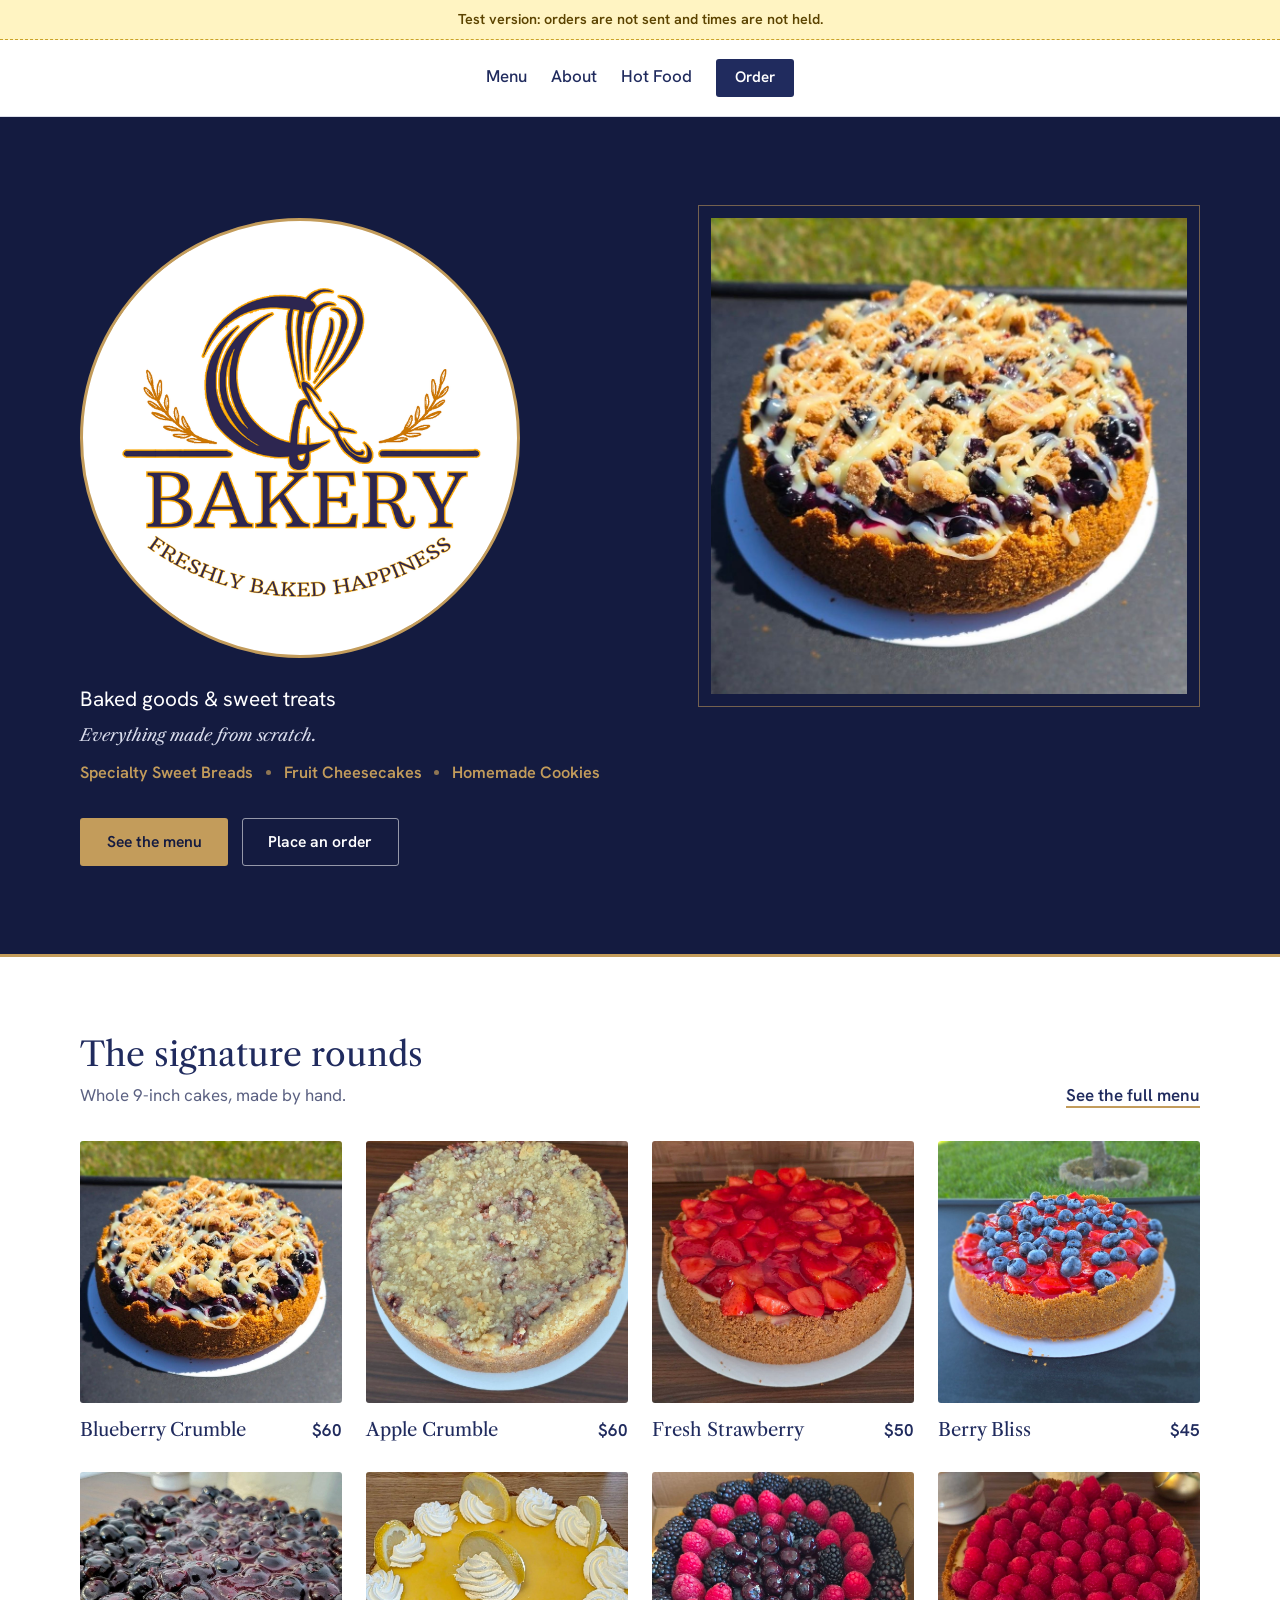
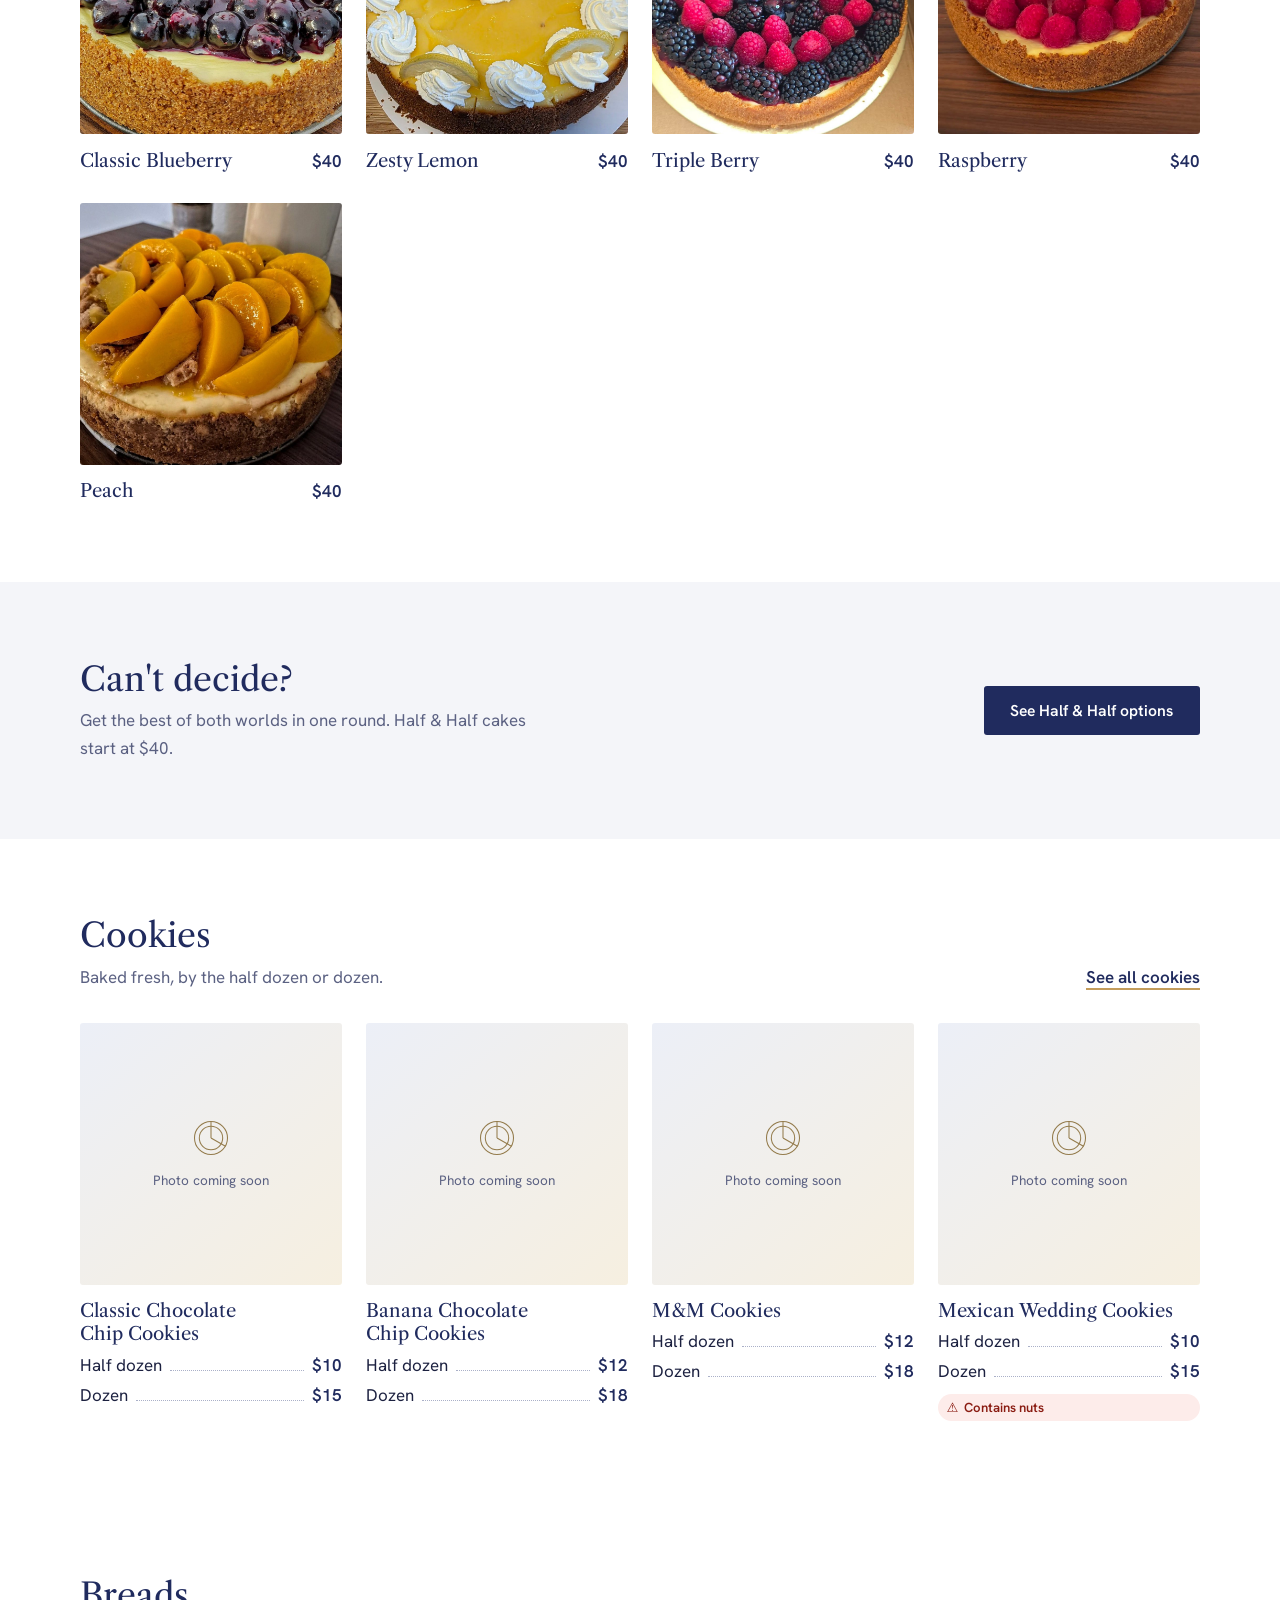
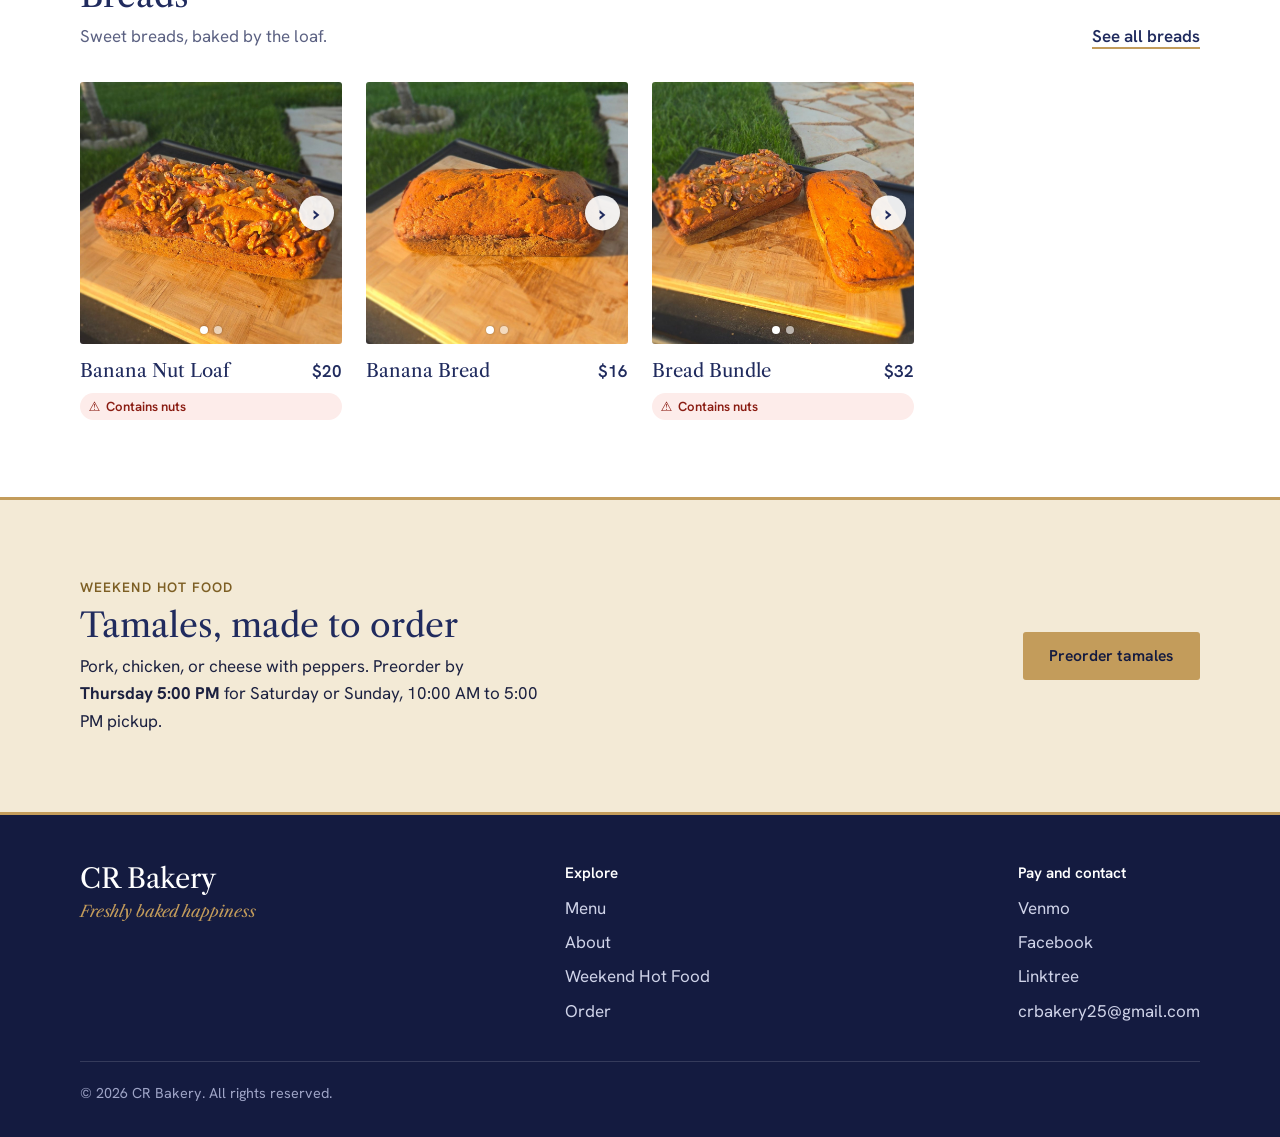
==== index.html @ aea66313 "Hot food: offer pickup dates a month ahead (daysAhead: 31) Co-Authored-By: Claude Opus 5.5 <noreply@" ====
<!DOCTYPE html>
<html lang="en">
<head>
  <meta charset="utf-8">
  <meta name="viewport" content="width=device-width, initial-scale=1, viewport-fit=cover">
  <title>CR Bakery | Handcrafted cheesecakes</title>
  <meta name="description" content="CR Bakery makes handcrafted 9-inch cheesecakes. See the menu and place an order.">
  <meta name="theme-color" content="#141b40">
  <link rel="icon" href="images/logo.png">
  <link rel="preconnect" href="https://fonts.googleapis.com">
  <link rel="preconnect" href="https://fonts.gstatic.com" crossorigin>
  <link rel="stylesheet" href="https://fonts.googleapis.com/css2?family=Hanken+Grotesk:wght@400;500;600&family=Libre+Caslon+Text:ital,wght@0,400;0,700;1,400&display=swap">
  <link rel="stylesheet" href="css/styles.css?v=31">
</head>
<body>
  <a class="skip" href="#main">Skip to content</a>
  <header class="site-header site-header--home">
    <div class="wrap">
      <nav class="nav" aria-label="Main">
        <a href="menu.html">Menu</a>
        <a href="about.html">About</a>
        <a href="hot-food.html">Hot Food</a>
        <a class="btn btn-solid btn-sm" href="contact.html">Order</a>
      </nav>
    </div>
  </header>
  <div class="notice" data-closure-notice hidden><div class="wrap"></div></div>

  <main id="main">
    <section class="hero hero--logo">
      <div class="wrap">
        <div class="hero-copy">
          <h1 class="hero-logo"><img src="images/logo.png" alt="CR Bakery, freshly baked happiness" width="600" height="600"></h1>
          <p class="lede lede--tight">Baked goods &amp; sweet treats</p>
          <p class="scratch-line">Everything made from scratch.</p>
          <ul class="specialties">
            <li>Specialty Sweet Breads</li>
            <li>Fruit Cheesecakes</li>
            <li>Homemade Cookies</li>
          </ul>
          <div class="actions">
            <a class="btn btn-gold" href="menu.html">See the menu</a>
            <a class="btn btn-line-light" href="contact.html#order">Place an order</a>
          </div>
        </div>
        <div class="hero-photo">
          <img src="images/blueberry-crumble.jpg" alt="Blueberry crumble cheesecake with a white drizzle" width="1000" height="1000">
        </div>
      </div>
    </section>

    <section class="section">
      <div class="wrap">
        <div class="section-head">
          <div>
            <h2>The signature rounds</h2>
            <p>Whole 9-inch cakes, made by hand.</p>
          </div>
          <a class="text-link" href="menu.html">See the full menu</a>
        </div>
        <div class="cards" data-menu-cards="signature"></div>
      </div>
    </section>

    <section class="section section--tint">
      <div class="wrap split">
        <div>
          <h2>Can't decide?</h2>
          <p>Get the best of both worlds in one round. Half &amp; Half cakes start at <span data-min-price="half-and-half">$40</span>.</p>
        </div>
        <a class="btn btn-solid" href="menu.html#half-and-half">See Half &amp; Half options</a>
      </div>
    </section>

    <section class="section section--cookies">
      <div class="wrap">
        <div class="section-head">
          <div>
            <h2>Cookies</h2>
            <p>Baked fresh, by the half dozen or dozen.</p>
          </div>
          <a class="text-link" href="menu.html#cookies">See all cookies</a>
        </div>
        <div class="cards" data-menu-cards="cookies"></div>
      </div>
    </section>

    <section class="section section--breads">
      <div class="wrap">
        <div class="section-head">
          <div>
            <h2>Breads</h2>
            <p>Sweet breads, baked by the loaf.</p>
          </div>
          <a class="text-link" href="menu.html#breads">See all breads</a>
        </div>
        <div class="cards" data-menu-cards="breads"></div>
      </div>
    </section>

    <section class="section hot-strip">
      <div class="wrap split">
        <div>
          <p class="eyebrow">Weekend Hot Food</p>
          <h2>Tamales, made to order</h2>
          <p>Pork, chicken, or cheese with peppers. Preorder by <strong data-hot-cutoff>Thursday 5:00 PM</strong> for <span data-hot-pickup>Saturday or Sunday</span> pickup.</p>
        </div>
        <a class="btn btn-gold" href="hot-food.html">Preorder tamales</a>
      </div>
    </section>
  </main>

  <footer class="site-footer">
    <div class="wrap">
      <div class="footer-grid">
        <div>
          <p class="wordmark">CR Bakery</p>
          <p class="footer-tag">Freshly baked happiness</p>
        </div>
        <div>
          <h2 class="footer-title">Explore</h2>
          <ul class="footer-links">
            <li><a href="menu.html">Menu</a></li>
            <li><a href="about.html">About</a></li>
            <li><a href="hot-food.html">Weekend Hot Food</a></li>
            <li><a href="contact.html">Order</a></li>
          </ul>
        </div>
        <div>
          <h2 class="footer-title">Pay and contact</h2>
          <ul class="footer-links">
            <li><a data-venmo-link href="#" target="_blank" rel="noopener">Venmo</a></li>
            <li><a data-facebook-link href="#" target="_blank" rel="noopener">Facebook</a></li>
            <li><a data-linktree-link href="#" target="_blank" rel="noopener">Linktree</a></li>
            <li data-email-item><a data-email-link href="#"></a></li>
          </ul>
        </div>
      </div>
      <p class="legal">&copy; <span data-year>2026</span> CR Bakery. All rights reserved.</p>
    </div>
  </footer>

  <script>
    /* Script version: bump this number (in all six pages) whenever a js file changes, so visitors pick up the new file on their next visit. */
    (function () {
      var v = 55;
      ["site-config", "menu-data", "hot-food-data", "site"].forEach(function (n) {
        document.write('<script src="js/' + n + '.js?v=' + v + '"><\/script>');
      });
    })();
  </script>
</body>
</html>
---- css/styles.css ----
/* CR Bakery: classic, minimal, navy and gold from the logo. */

:root {
  --navy: #202b5e;
  --navy-deep: #141b40;
  --gold: #c39c5b;
  --gold-ink: #7d5f24;
  --ink: #1c2140;
  --muted: #5b6182;
  --line: #dcdfea;
  --mist: #f4f5f9;
  --paper: #ffffff;
  --serif: "Libre Caslon Text", Georgia, "Times New Roman", serif;
  --sans: "Hanken Grotesk", system-ui, -apple-system, "Segoe UI", Roboto, sans-serif;
  --r: 3px;
  --maxw: 1120px;

  box-sizing: border-box;
  padding-top: env(safe-area-inset-top, 0px);
  padding-bottom: env(safe-area-inset-bottom, 0px);
}

*, *::before, *::after { box-sizing: inherit; }

html {
  scroll-padding-top: calc(env(safe-area-inset-top, 0px) + 92px + var(--test-banner-h, 0px));
  -webkit-text-size-adjust: 100%;
}

[hidden] { display: none !important; }

body {
  margin: 0;
  font-family: var(--sans);
  font-size: 1.0625rem;
  line-height: 1.6;
  color: var(--ink);
  background: var(--paper);
}

img { max-width: 100%; height: auto; }

h1, h2, h3 {
  font-family: var(--serif);
  font-weight: 400;
  color: var(--navy);
  text-wrap: balance;
}

h1 { font-size: clamp(2.2rem, 5vw, 3.25rem); line-height: 1.1; margin: 0; }
h2 { font-size: clamp(1.55rem, 3vw, 2.1rem); line-height: 1.2; margin: 0 0 .5rem; }
h3 { font-size: 1.15rem; line-height: 1.3; margin: 0; }

p { margin: 0 0 1rem; }

a { color: var(--navy); }

:focus-visible { outline: 2px solid var(--gold-ink); outline-offset: 3px; }

.wrap { width: min(100% - 2.5rem, var(--maxw)); margin-inline: auto; }

.skip {
  position: absolute; left: -999px; top: 0; z-index: 50;
  background: #fff; color: var(--navy); padding: .75rem 1rem;
}
.skip:focus { left: 1rem; top: 1rem; }

/* Header */
.site-header {
  position: sticky; top: env(safe-area-inset-top, 0px); z-index: 20;
  background: #fff; border-bottom: 1px solid var(--line);
}
.site-header .wrap {
  display: flex; align-items: center; justify-content: space-between;
  gap: 1rem; min-height: 76px;
}
.brand { display: block; line-height: 0; flex-shrink: 0; }
.brand img { display: block; width: 64px; height: 64px; }

.nav { display: flex; align-items: center; gap: 1.5rem; }

/* Home page: the logo lives in the hero instead, so the header holds just the links */
.site-header--home .wrap { justify-content: center; }
.nav a:not(.btn) {
  color: var(--navy); text-decoration: none; font-weight: 500;
  padding: .35rem 0; border-bottom: 2px solid transparent;
}
.nav a:not(.btn):hover,
.nav a[aria-current="page"] { border-bottom-color: var(--gold); }

/* Pickup or delivery choice */
.choices { display: flex; gap: .75rem; margin-bottom: .75rem; }
.choice {
  flex: 1; display: flex; align-items: center; gap: .6rem; padding: .85rem 1rem;
  border: 1px solid #b9bfd3; border-radius: var(--r); cursor: pointer; font-weight: 500; background: #fff;
}
.choice input { accent-color: var(--navy); width: 1.05rem; height: 1.05rem; margin: 0; }
.choice.is-selected { border-color: var(--navy); background: var(--mist); box-shadow: inset 0 0 0 1px var(--navy); }
.total-note { margin: .35rem .75rem 0; font-size: .9rem; color: var(--muted); }

/* Test version banner (shown only away from the live address) */
.test-banner {
  background: #fff4c2; color: #5c4400; border-bottom: 1px dashed #c9a227;
  text-align: center; padding: .5rem 1rem; font-size: .9rem; font-weight: 600;
}
@media print { .test-banner { display: none !important; } }

/* Closure notice */
.notice { background: #f3ead6; color: var(--navy-deep); border-bottom: 1px solid #e1d3ae; padding: .6rem 0; font-size: .95rem; text-align: center; }

/* Buttons */
.btn {
  display: inline-block; font: 600 .98rem/1 var(--sans); text-align: center;
  padding: .95rem 1.6rem; border-radius: var(--r);
  border: 1.5px solid transparent; text-decoration: none; cursor: pointer;
  transition: background-color .15s, color .15s, border-color .15s;
}
.btn-sm { padding: .65rem 1.15rem; font-size: .95rem; }
.btn-solid { background: var(--navy); color: #fff; }
.btn-solid:hover { background: var(--navy-deep); }
.btn-gold { background: var(--gold); color: var(--navy-deep); }
.btn-gold:hover { background: #d3ae72; }
.btn-line { border-color: var(--navy); color: var(--navy); background: #fff; }
.btn-line:hover { background: var(--mist); }
.btn-line-light { border-color: rgba(255,255,255,.55); color: #fff; }
.btn-line-light:hover { border-color: #fff; background: rgba(255,255,255,.08); }

.actions { display: flex; flex-wrap: wrap; gap: .85rem; }

.text-link {
  color: var(--navy); font-weight: 600; text-decoration: underline;
  text-decoration-color: var(--gold); text-decoration-thickness: 2px; text-underline-offset: 5px;
}
.text-link:hover { color: var(--navy-deep); }

/* Hero */
.hero { background: var(--navy-deep); color: #fff; border-bottom: 3px solid var(--gold); }
.hero .wrap {
  display: grid; grid-template-columns: 1.05fr .95fr; align-items: center;
  gap: clamp(2rem, 5vw, 4.5rem); padding-block: clamp(3rem, 7vw, 5.5rem);
}
.hero h1 { color: #fff; font-size: clamp(2.6rem, 6vw, 4.25rem); line-height: 1.05; margin-bottom: 1.25rem; }
.hero h1::before {
  content: ""; display: block; width: 56px; height: 2px; background: var(--gold); margin-bottom: 1.5rem;
}
/* Home page hero: the logo is the main heading, on a white circle with gold trim */
.hero h1.hero-logo {
  width: min(100%, 440px); aspect-ratio: 1 / 1; margin: 0 0 1.5rem; line-height: 0;
  background: #fff; border: 3px solid var(--gold); border-radius: 50%; overflow: hidden;
  display: flex; align-items: center; justify-content: center;
}
.hero h1.hero-logo::before { display: none; }
.hero-logo img { display: block; width: 86%; height: auto; }
/* Line up the top of the logo with the top of the photo (inside its frame) */
@media (min-width: 901px) {
  .hero--logo .wrap { align-items: start; }
  .hero--logo .hero-copy { padding-top: 13px; }
}
.lede { font-size: 1.15rem; color: #d9dcec; max-width: 34ch; margin-bottom: 2rem; }
.lede--tight { margin-bottom: .6rem; font-size: 1.3rem; color: #fff; }
/* What CR Bakery makes, listed under the home page line, separated by small gold dots */
.specialties {
  list-style: none; margin: 0 0 2rem; padding: 0;
  display: flex; flex-wrap: wrap; gap: .35rem 0;
  color: var(--gold); font-weight: 600; font-size: 1.02rem;
}
.specialties li { display: flex; align-items: center; }
.specialties li + li::before {
  content: ""; width: 5px; height: 5px; border-radius: 50%; background: var(--gold);
  opacity: .7; margin: 0 .8rem;
}
.hero-photo { border: 1px solid rgba(195,156,91,.55); padding: 12px; }
.hero-photo .ph, .hero-photo img { aspect-ratio: 1 / 1; }
.hero-photo img { display: block; width: 100%; object-fit: cover; }
.hero-photo .ph { background: rgba(255,255,255,.05); color: var(--gold); }
.hero-photo .ph span { color: #b9bfda; }

/* Placeholder photos */
.ph {
  display: flex; flex-direction: column; align-items: center; justify-content: center;
  gap: .6rem; width: 100%; height: 100%;
  background: linear-gradient(140deg, #eceff7 0%, #f6efe0 100%);
  color: var(--gold-ink); font-size: .85rem;
}
.ph svg { width: 44px; height: 44px; opacity: .8; }
.ph span { color: var(--muted); }

/* Sections */
.section { padding-block: clamp(3rem, 6vw, 5rem); }
.section--tint { background: var(--mist); }
.section-head {
  display: flex; flex-wrap: wrap; justify-content: space-between; align-items: end;
  gap: 1rem 1.5rem; margin-bottom: 2rem;
}
.section-head p { color: var(--muted); margin: 0; }
.split { display: flex; flex-wrap: wrap; justify-content: space-between; align-items: center; gap: 1.5rem; }
.split p { color: var(--muted); margin: 0; max-width: 46ch; }

/* Cake cards */
.cards {
  display: grid; grid-template-columns: repeat(4, 1fr);
  gap: 1.75rem 1.5rem;
}
.card { display: flex; flex-direction: column; gap: .85rem; color: inherit; text-decoration: none; }
.card-photo { aspect-ratio: 1 / 1; overflow: hidden; border-radius: var(--r); background: var(--mist); }
.card-photo img { display: block; width: 100%; height: 100%; object-fit: cover; }
.card-body { display: flex; flex-wrap: wrap; justify-content: space-between; align-items: baseline; gap: .15rem 1rem; }
.card-body h3 { color: var(--navy); }
.card-sizes { flex-basis: 100%; list-style: none; margin: .2rem 0 0; padding: 0; display: grid; gap: .2rem; }
.card-sizes li { display: flex; align-items: baseline; gap: .5rem; color: var(--ink); }
.card-sizes .row-leader { flex: 1; }
.order-row.is-highlight { box-shadow: inset 3px 0 0 var(--gold); }
/* Photo strip for items with more than one photo */
.gallery { position: relative; }
.gallery-track {
  display: flex; width: 100%; height: 100%; overflow-x: auto; scroll-snap-type: x mandatory;
  scrollbar-width: none; -webkit-overflow-scrolling: touch;
}
.gallery-track::-webkit-scrollbar { display: none; }
.gallery-track img { flex: 0 0 100%; scroll-snap-align: start; }
.gallery-btn {
  position: absolute; top: 50%; transform: translateY(-50%); width: 2.2rem; height: 2.2rem;
  border: 0; border-radius: 50%; background: rgba(255,255,255,.9); color: var(--navy);
  font: 600 1.5rem/1 var(--sans); cursor: pointer; box-shadow: 0 1px 4px rgba(0,0,0,.25);
}
.gallery-btn:disabled { opacity: 0; pointer-events: none; }
.gallery-prev { left: .5rem; }
.gallery-next { right: .5rem; }
.gallery-dots { position: absolute; left: 0; right: 0; bottom: .6rem; display: flex; justify-content: center; gap: .4rem; pointer-events: none; }
.gallery-dots span { width: 8px; height: 8px; border-radius: 50%; background: rgba(255,255,255,.6); box-shadow: 0 0 2px rgba(0,0,0,.4); }
.gallery-dots span.is-on { background: #fff; }
.card-link { color: inherit; text-decoration: none; }

/* Item pop-up: larger photo, description and "Add to order" */
html.pop-open { overflow: hidden; }
[data-item] { cursor: pointer; }
.item-pop {
  width: min(100% - 2rem, 920px); max-height: min(92vh, 760px); padding: 0; border: 0;
  border-radius: 6px; background: #fff; color: var(--ink); overflow: auto;
  box-shadow: 0 20px 60px rgba(10, 14, 40, .45);
}
.item-pop::backdrop { background: rgba(20, 27, 64, .72); }
.pop-inner { display: grid; grid-template-columns: 1.15fr 1fr; }
.pop-photo .card-photo { border-radius: 0; height: 100%; }
.pop-text { padding: 2.2rem 2rem 2rem; display: flex; flex-direction: column; gap: .9rem; }
.pop-text h2 { margin: 0; padding-right: 2rem; color: var(--navy); font-size: clamp(1.6rem, 3vw, 2.1rem); }
.pop-text h2::after { content: ""; display: block; width: 48px; height: 2px; background: var(--gold); margin-top: .9rem; }
.pop-price { margin: 0; font-size: 1.25rem; }
.pop-text .card-sizes { font-size: 1.05rem; gap: .45rem; }
.pop-desc { margin: 0; color: var(--muted); line-height: 1.6; }
.pop-order { align-self: flex-start; margin-top: .6rem; }
.pop-close {
  position: absolute; top: .6rem; right: .6rem; z-index: 2; width: 2.4rem; height: 2.4rem;
  border: 0; border-radius: 50%; background: rgba(255,255,255,.92); color: var(--navy);
  font: 400 1.8rem/1 var(--sans); cursor: pointer; box-shadow: 0 1px 4px rgba(0,0,0,.2);
}
@media (max-width: 700px) {
  .pop-inner { grid-template-columns: 1fr; }
  .pop-text { padding: 1.4rem 1.25rem 1.6rem; }
  .pop-order { align-self: stretch; }
}
.card-desc { grid-column: 1 / -1; margin: .25rem 0 0; color: var(--muted); font-size: .95rem; }
.price { font-weight: 600; color: var(--navy); font-variant-numeric: tabular-nums; }
.card:hover h3, .card-link:hover h3, .row:hover .row-name {
  text-decoration: underline; text-decoration-color: var(--gold);
  text-decoration-thickness: 2px; text-underline-offset: 5px;
}

/* Half & Half list */
.rows { display: grid; grid-template-columns: 1fr 1fr; column-gap: 3.5rem; }
.row {
  display: flex; align-items: center; gap: .9rem;
  padding: .6rem 0; color: inherit; text-decoration: none;
}
.row-thumb { flex: none; width: 56px; height: 56px; border-radius: var(--r); overflow: hidden; background: var(--mist); }
.row-thumb img { display: block; width: 100%; height: 100%; object-fit: cover; }
.row-thumb .ph svg { width: 24px; height: 24px; }
.row-name { font-family: var(--serif); font-size: 1.12rem; color: var(--navy); line-height: 1.35; }
.row-leader { flex: 1; min-width: 1.5rem; border-bottom: 1px dotted #aab0c8; }

/* Menu page */
.page-head { padding-block: clamp(2.75rem, 6vw, 4.5rem) 2rem; }
.page-head h1::after {
  content: ""; display: block; width: 56px; height: 2px; background: var(--gold); margin-top: 1.1rem;
}
.page-head p { color: var(--muted); max-width: 60ch; margin: 1.1rem 0 0; }
.menu-root { padding-bottom: clamp(3rem, 6vw, 5rem); }
.menu-section .section-head { display: block; margin-bottom: 1.75rem; }
.menu-section + .menu-section {
  margin-top: clamp(3rem, 6vw, 4.5rem); padding-top: clamp(3rem, 6vw, 4.5rem); border-top: 1px solid var(--line);
}
.section-note {
  display: inline-block; margin: .6rem 0 0; padding: .3rem .7rem;
  background: var(--mist); border-left: 3px solid var(--gold);
  font-size: .9rem; color: var(--gold-ink); font-style: italic;
}
.menu-section--special h2::after {
  content: "Limited time"; display: inline-block; vertical-align: middle;
  margin-left: .75rem; padding: .2rem .6rem; border-radius: 999px;
  background: var(--navy); color: #fff; font: 600 .65rem/1.4 var(--sans);
  letter-spacing: .04em; text-transform: uppercase;
}

/* About */
.about-grid {
  display: grid; grid-template-columns: minmax(0, 5fr) minmax(0, 7fr); align-items: start;
  gap: clamp(2rem, 5vw, 4.5rem); padding-bottom: clamp(3rem, 6vw, 5rem);
}
.about-photo { aspect-ratio: 4 / 5; overflow: hidden; border-radius: var(--r); }
.about-photo img { display: block; width: 100%; height: 100%; object-fit: cover; }
.story p { font: 1.2rem/1.8 var(--serif); max-width: 60ch; margin-bottom: 1.4rem; }
.story .actions { margin-top: 2rem; }
.story .social-line { margin: 1.5rem 0 0; font: 1rem/1.6 var(--sans); color: var(--muted); }

/* Order and contact */
.order-layout {
  display: grid; grid-template-columns: minmax(0, 1.6fr) minmax(0, 1fr); align-items: start;
  gap: clamp(2rem, 5vw, 4rem); padding-bottom: clamp(3rem, 6vw, 5rem);
}
.order-form fieldset { border: 0; margin: 0 0 2.25rem; padding: 0; min-width: 0; }
.order-form legend { font: 400 1.45rem/1.2 var(--serif); color: var(--navy); padding: 0; margin-bottom: 1rem; }
.order-group + .order-group { margin-top: 1.5rem; }
.order-group h3 { font-style: italic; color: var(--gold-ink); font-size: 1.05rem; margin-bottom: .25rem; }
.order-row {
  display: flex; align-items: center; justify-content: space-between; gap: 1rem;
  padding: .65rem .75rem; border-bottom: 1px solid var(--line);
}
.order-row.is-selected { background: var(--mist); }
.order-name { font-family: var(--serif); color: var(--navy); line-height: 1.3; }
.order-price { display: block; font: 500 .9rem var(--sans); color: var(--muted); }
.stepper { display: flex; align-items: center; flex: none; }
.stepper button {
  width: 2.25rem; height: 2.25rem; border: 1px solid #b9bfd3; background: #fff; color: var(--navy);
  font: 500 1.2rem/1 var(--sans); cursor: pointer; border-radius: var(--r);
}
.stepper button:hover { background: var(--mist); }
.stepper input {
  width: 2.75rem; height: 2.25rem; border: 0; background: transparent; text-align: center;
  font: 600 1rem var(--sans); color: var(--ink); -moz-appearance: textfield; appearance: textfield;
}
.stepper input::-webkit-outer-spin-button, .stepper input::-webkit-inner-spin-button { -webkit-appearance: none; margin: 0; }
.breakdown-head { margin: 1.5rem 0 0; padding: 0 .75rem; font-size: 1.1rem; }
.order-breakdown { margin-top: .5rem; padding: 0 .75rem; }
.breakdown-row {
  display: flex; justify-content: space-between; gap: 1rem;
  padding: .3rem 0; font-size: .9rem; color: var(--muted);
}
.breakdown-row.is-delivery { border-top: 1px dotted var(--line); margin-top: .3rem; padding-top: .45rem; }
.order-total {
  display: flex; justify-content: space-between; padding: 1rem .75rem; margin-top: .5rem;
  border-top: 2px solid var(--navy); font-weight: 600; color: var(--navy);
}
.field { display: grid; align-content: start; gap: .4rem; margin-bottom: 1.1rem; }
.field label { font-weight: 500; font-size: .95rem; }
.field-hint { margin: 0; font-size: .875rem; color: var(--muted); }
.field-row { display: grid; grid-template-columns: 1fr 1fr; align-items: start; gap: 1rem; }
.field input, .field textarea, .field select {
  width: 100%; padding: .8rem .9rem; border: 1px solid #b9bfd3; border-radius: var(--r);
  font: inherit; color: var(--ink); background: #fff;
}
.field input:focus, .field textarea:focus, .field select:focus { outline: 2px solid var(--navy); outline-offset: 1px; border-color: var(--navy); }
.form-status { margin: 1rem 0 0; min-height: 1.5rem; }
.form-status.is-error { color: #9b1c1c; }
.form-status.is-ok { color: #1f5f3b; }

/* Order confirmed page */
.confirm { padding-bottom: clamp(3rem, 6vw, 5rem); }
.confirm-grid {
  display: grid; grid-template-columns: minmax(0, 1.2fr) minmax(0, 1fr); align-items: start;
  gap: clamp(1.25rem, 3vw, 2rem);
}
.confirm-card {
  border: 1px solid var(--line); border-top: 3px solid var(--gold); border-radius: var(--r);
  padding: 1.5rem 1.75rem; background: #fff;
}
.confirm-card h2 { font-size: 1.35rem; margin-bottom: 1rem; }
.confirm-card .breakdown-row { font-size: 1rem; color: var(--ink); }
.confirm-card .order-total { padding: .9rem 0 0; }
.confirm-note { margin: .85rem 0 0; font-size: .9rem; color: var(--muted); }
.confirm-list { display: grid; grid-template-columns: max-content minmax(0, 1fr); gap: .45rem 1.25rem; margin: 0; }
.confirm-list dt { font-weight: 600; color: var(--navy); }
.confirm-list dd { margin: 0; overflow-wrap: anywhere; }
.confirm-pay { grid-column: 1 / -1; }
.confirm-pay p { color: var(--muted); }
.confirm-actions { margin-top: 2rem; }
.print-only { display: none; }

/* Printing the order confirmed page: only the order details and the customer's details */
@media print {
  .confirm-page .skip, .confirm-page .site-header, .confirm-page .notice,
  .confirm-page .site-footer, .confirm-page .no-print { display: none !important; }
  .confirm-page .print-only { display: block; }
  .confirm-page .print-title { margin-bottom: 1.5rem; }
  .confirm-page .print-brand { font: 400 1.7rem/1.2 var(--serif); color: var(--navy); margin: 0; }
  .confirm-page .confirm-grid { display: block; }
  .confirm-page .confirm-card { border: 0; padding: 0; margin-bottom: 1.75rem; }
  .confirm-page .wrap { width: auto; }
}

.pay {
  border: 1px solid var(--line); border-top: 3px solid var(--gold); border-radius: var(--r);
  padding: 1.75rem; background: #fff; position: sticky; top: calc(108px + var(--test-banner-h, 0px));
}
.pay h2 { font-size: 1.35rem; }
.pay p { color: var(--muted); }
.pay .btn { display: block; margin-bottom: .75rem; }
.pay h2 + p + .btn { margin-top: 1.25rem; }
.pay hr { border: 0; border-top: 1px solid var(--line); margin: 1.75rem 0; }

/* Footer */
.site-footer { background: var(--navy-deep); color: #cfd3e8; border-top: 3px solid var(--gold); padding-block: 3rem 2rem; }
.footer-grid { display: flex; flex-wrap: wrap; justify-content: space-between; gap: 2.25rem 3rem; }
.wordmark { font: 400 1.7rem/1.2 var(--serif); color: #fff; margin: 0; }
.footer-tag { font: italic 1rem var(--serif); color: var(--gold); margin: .35rem 0 0; }
.footer-title { font: 600 .95rem var(--sans); color: #fff; margin: 0 0 .75rem; }
.footer-links { list-style: none; margin: 0; padding: 0; display: grid; gap: .45rem; }
.site-footer a { color: #cfd3e8; text-decoration: none; }
.site-footer a:hover { color: #fff; text-decoration: underline; text-decoration-color: var(--gold); text-underline-offset: 4px; }
.site-footer :focus-visible { outline-color: var(--gold); }
.legal { margin: 2.25rem 0 0; padding-top: 1.25rem; border-top: 1px solid rgba(255,255,255,.14); font-size: .9rem; color: #9ea4c6; }

/* Responsive */
@media (max-width: 900px) {
  .hero .wrap { grid-template-columns: 1fr; }
  .hero-photo { max-width: 30rem; }
  .cards { grid-template-columns: repeat(2, 1fr); }
  .about-grid { grid-template-columns: 1fr; }
  .about-photo { max-width: 26rem; }
  .order-layout { grid-template-columns: 1fr; }
  .pay { position: static; }
  .confirm-grid { grid-template-columns: 1fr; }
}
@media (max-width: 700px) {
  .rows { grid-template-columns: 1fr; }
}
@media (max-width: 560px) {
  .cards { gap: 1.4rem 1rem; }
  .card-body h3 { font-size: 1rem; }
  .field-row { grid-template-columns: 1fr; gap: 0; }
  .confirm-card { padding: 1.25rem; }
  .confirm-list { grid-template-columns: 1fr; gap: 0 0; }
  .confirm-list dd { margin-bottom: .6rem; }
  .nav { gap: 1rem; }
  .hero h1.hero-logo { width: min(100%, 320px); margin-inline: auto; }
  .specialties { flex-direction: column; gap: .4rem; }
  .specialties li::before, .specialties li + li::before {
    content: ""; width: 5px; height: 5px; border-radius: 50%; background: var(--gold);
    opacity: .7; margin: 0 .7rem 0 0;
  }
  .hero-photo { padding: 8px; }
}
@media (prefers-reduced-motion: reduce) {
  * { transition: none !important; scroll-behavior: auto !important; }
}

/* Weekend hot food */
.card-fillings { flex-basis: 100%; margin: .3rem 0 0; color: var(--muted); font-size: .95rem; }
.hot-cards { grid-template-columns: repeat(auto-fill, minmax(240px, 300px)); margin-bottom: 3rem; }
.prepay-note { margin: 0; padding: .9rem 1rem; background: #f3ead6; border-left: 3px solid var(--gold); border-radius: var(--r); }
.hot-steps { margin: 0 0 1.25rem; padding-left: 1.2rem; display: grid; gap: .45rem; }
.hot-strip { background: #f3ead6; border-top: 3px solid var(--gold); }
.hot-strip h2 { color: var(--navy); }
.hot-strip p { color: var(--ink); }
.hot-strip .eyebrow { color: var(--gold-ink); font-weight: 600; letter-spacing: .08em; text-transform: uppercase; font-size: .85rem; margin-bottom: .4rem; }
.nav a { white-space: nowrap; }
@media (max-width: 420px) {
  .nav { gap: .7rem; }
  .nav .btn-sm { padding-inline: .8rem; }
  .site-header .brand img { width: 52px; height: 52px; }
}

/* Mix & match box builder (hot food) */
.mix { margin-top: 1.25rem; padding: 1.1rem 1.1rem 1rem; border: 1px solid var(--line); border-top: 3px solid var(--gold); border-radius: var(--r); background: #fff; }
.mix h4 { margin: 0 0 .2rem; font: 400 1.15rem/1.3 var(--serif); color: var(--navy); }
.mix-lede { margin: 0 0 .8rem; color: var(--muted); font-size: .95rem; }
.mix-row { display: flex; align-items: center; justify-content: space-between; gap: 1rem; padding: .45rem .5rem; border-bottom: 1px solid var(--line); }
.mix-row.is-selected { background: var(--mist); }
.mix-count { display: inline-block; min-width: 2rem; text-align: center; font-weight: 600; font-variant-numeric: tabular-nums; }
.mix-row .stepper button:disabled { opacity: .35; cursor: default; }
.mix-foot { display: flex; align-items: center; justify-content: space-between; gap: 1rem; flex-wrap: wrap; margin-top: .8rem; }
.mix-status { color: var(--muted); font-size: .95rem; }
.mix-add:disabled { opacity: .45; cursor: default; }
.mix-boxes:not(:empty) { margin-top: .9rem; display: grid; gap: .5rem; }
.mix-box { display: flex; justify-content: space-between; align-items: center; gap: 1rem; padding: .6rem .8rem; background: #f3ead6; border-radius: var(--r); }
.mix-detail { color: var(--muted); font-size: .9rem; }
.mix-remove { border: 0; background: none; color: var(--navy); text-decoration: underline; cursor: pointer; font: inherit; font-size: .9rem; }
.card-mix { margin-top: .1rem; color: var(--gold-ink); font-weight: 600; }

/* Allergy warnings */
.allergy-badge { flex-basis: 100%; margin: .35rem 0 0; display: inline-flex; align-items: center; gap: .35rem; align-self: flex-start;
  width: fit-content; padding: .2rem .55rem; border-radius: 999px; background: #fdecea; color: #8a1c12; font-size: .82rem; font-weight: 600; }
.allergy-note { margin: 0; padding: .7rem .9rem; background: #fdecea; border-left: 3px solid #b3261e; border-radius: var(--r); color: #5c140d; font-size: .95rem; }
.order-allergy { display: block; margin-top: .15rem; color: #8a1c12; font-size: .8rem; font-weight: 600; font-family: var(--sans); }
.scratch-line { margin: -.2rem 0 .7rem; color: #d9dcec; font-style: italic; font-family: var(--serif); font-size: 1.05rem; }
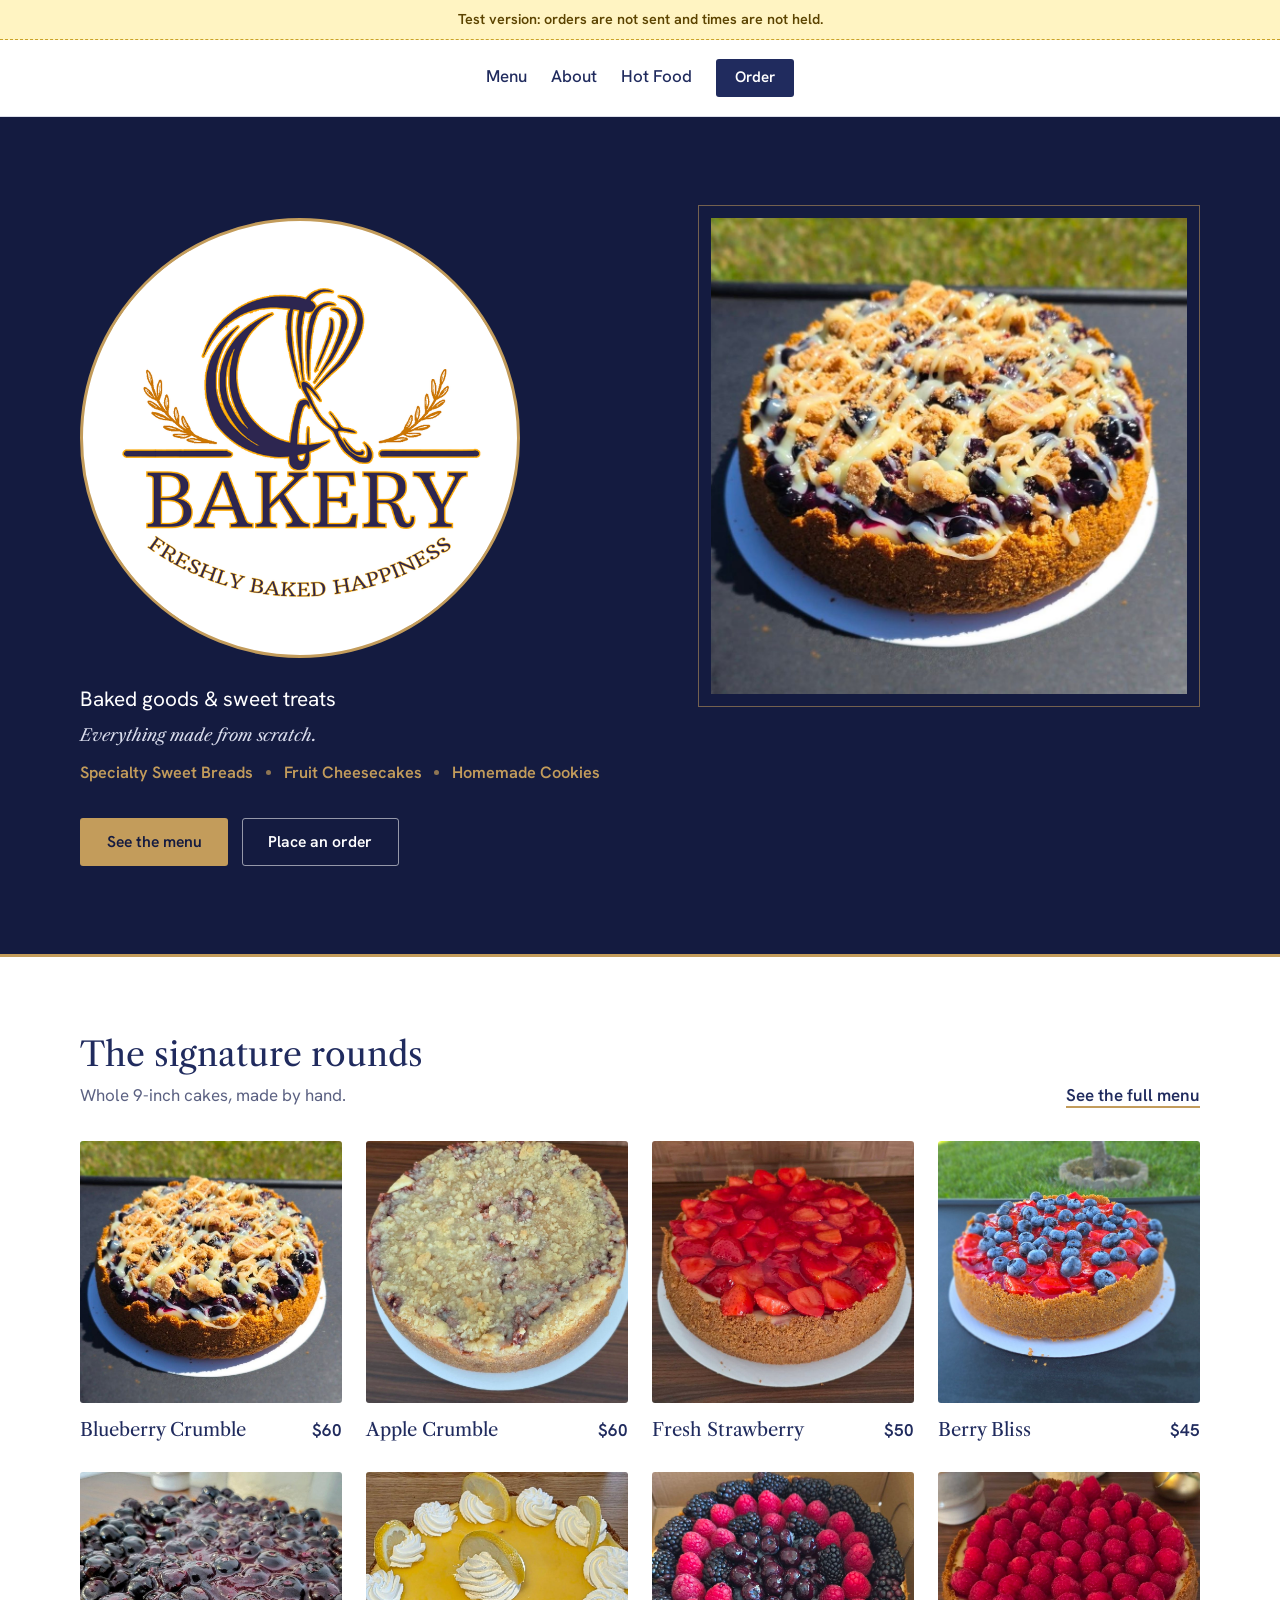
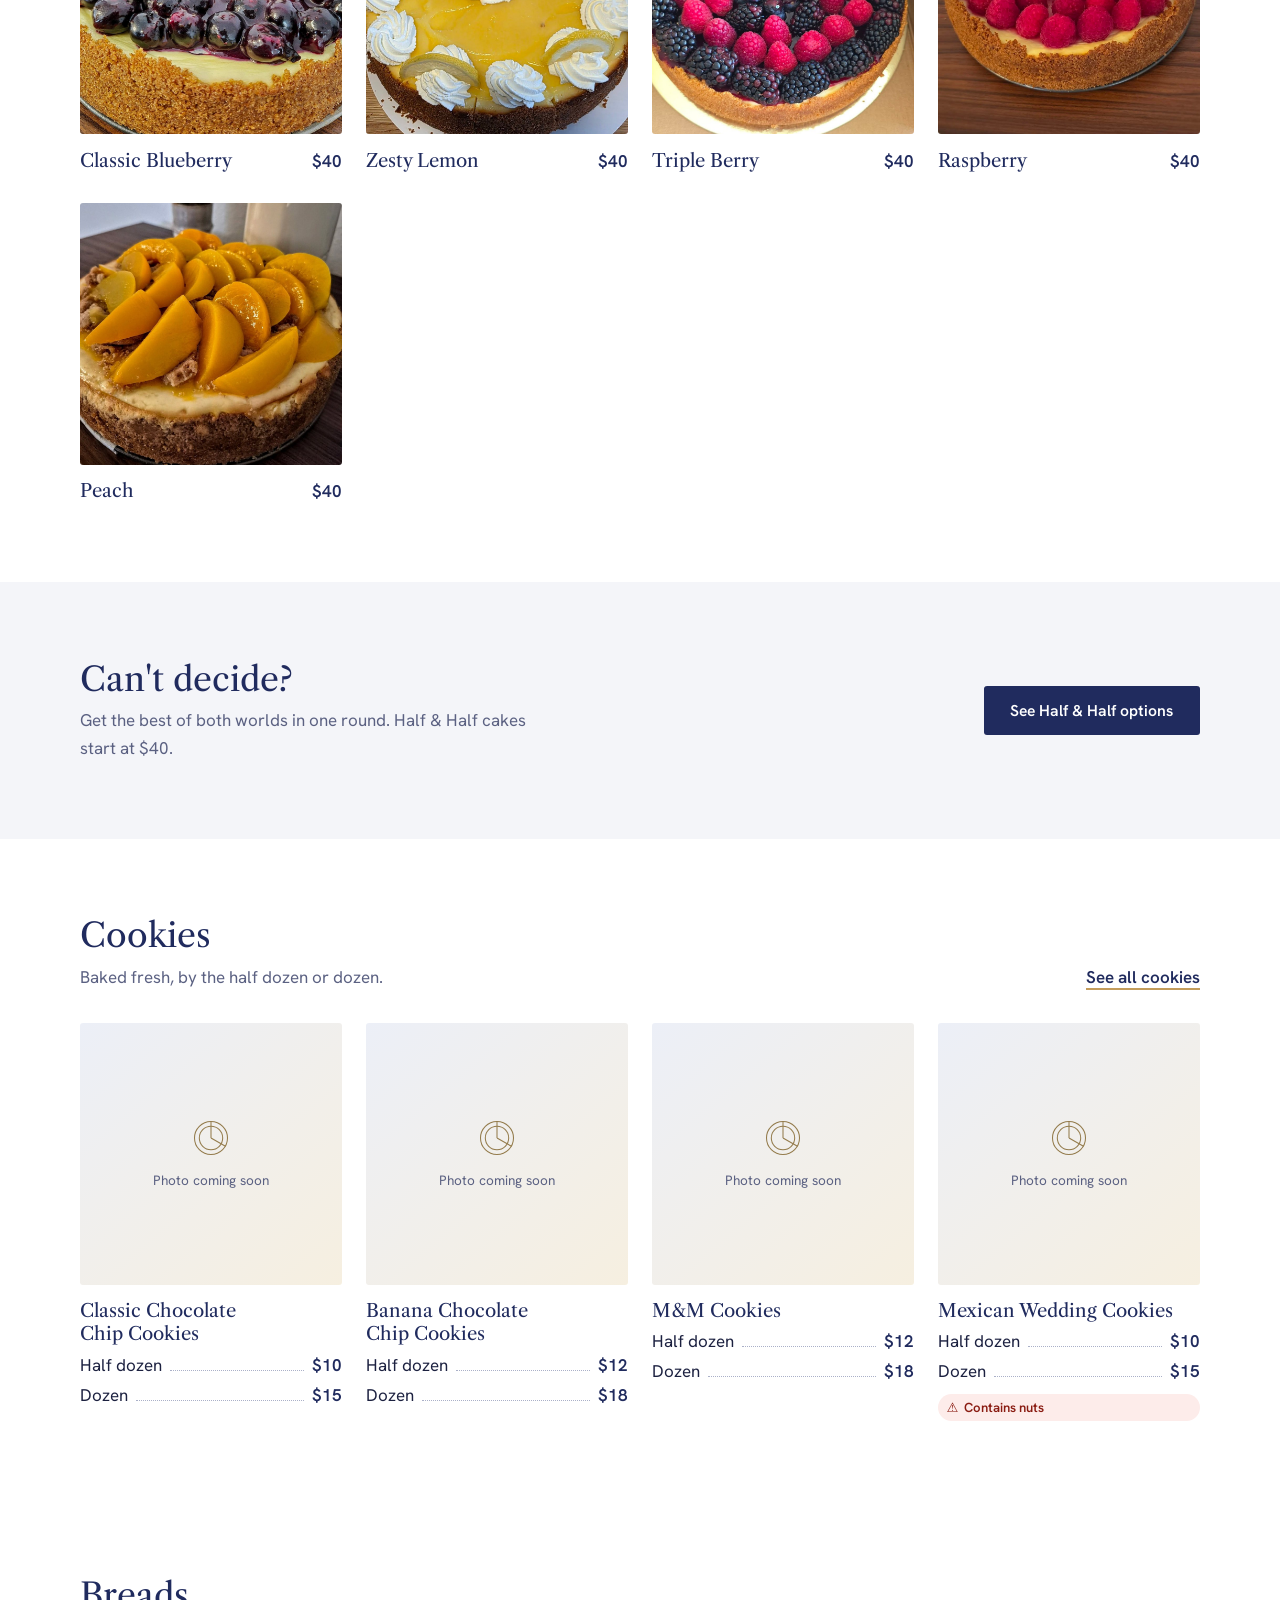
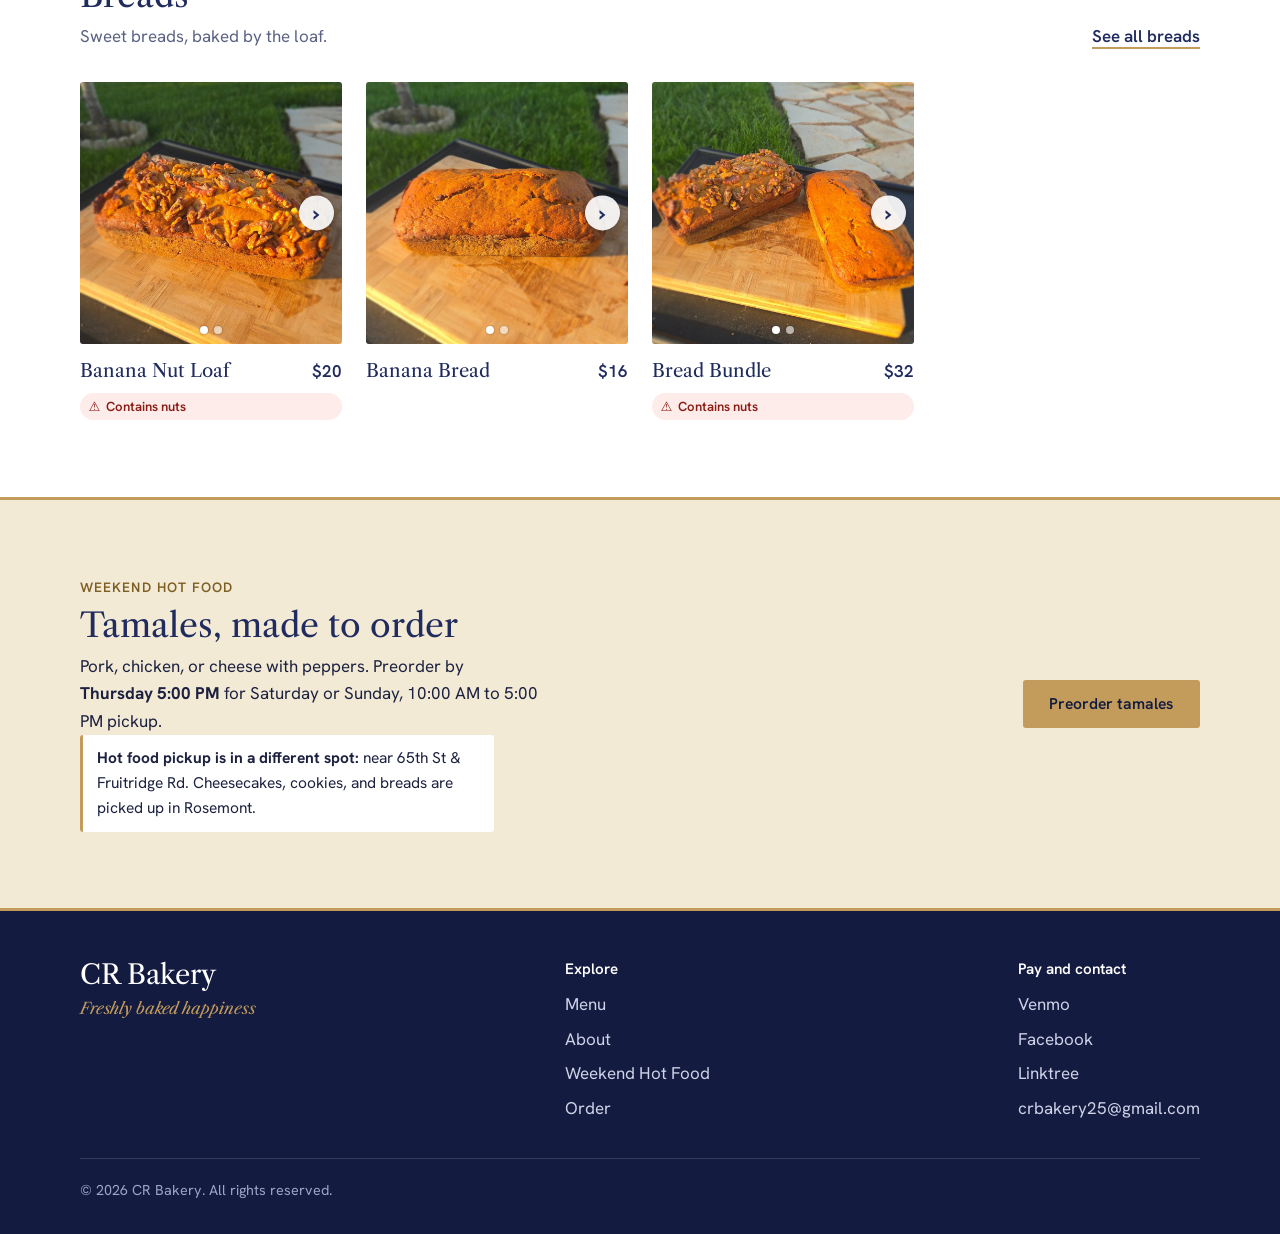
==== commit 4b51c617: "Hot food pickup location (near 65th St & Fruitridge Rd) vs Rosemont - Home page tamales strip and ho" ====
--- a/index.html
+++ b/index.html
@@ -10,7 +10,7 @@
   <link rel="preconnect" href="https://fonts.googleapis.com">
   <link rel="preconnect" href="https://fonts.gstatic.com" crossorigin>
   <link rel="stylesheet" href="https://fonts.googleapis.com/css2?family=Hanken+Grotesk:wght@400;500;600&family=Libre+Caslon+Text:ital,wght@0,400;0,700;1,400&display=swap">
-  <link rel="stylesheet" href="css/styles.css?v=31">
+  <link rel="stylesheet" href="css/styles.css?v=33">
 </head>
 <body>
   <a class="skip" href="#main">Skip to content</a>
@@ -104,6 +104,7 @@
           <p class="eyebrow">Weekend Hot Food</p>
           <h2>Tamales, made to order</h2>
           <p>Pork, chicken, or cheese with peppers. Preorder by <strong data-hot-cutoff>Thursday 5:00 PM</strong> for <span data-hot-pickup>Saturday or Sunday</span> pickup.</p>
+          <p class="pickup-spot"><strong>Hot food pickup is in a different spot:</strong> <span data-hot-location>near 65th St &amp; Fruitridge Rd</span>. Cheesecakes, cookies, and breads are picked up in <span data-pickup-area>Rosemont</span>.</p>
         </div>
         <a class="btn btn-gold" href="hot-food.html">Preorder tamales</a>
       </div>
@@ -143,7 +144,7 @@
   <script>
     /* Script version: bump this number (in all six pages) whenever a js file changes, so visitors pick up the new file on their next visit. */
     (function () {
-      var v = 55;
+      var v = 57;
       ["site-config", "menu-data", "hot-food-data", "site"].forEach(function (n) {
         document.write('<script src="js/' + n + '.js?v=' + v + '"><\/script>');
       });
--- a/css/styles.css
+++ b/css/styles.css
@@ -492,3 +492,18 @@
 .allergy-note { margin: 0; padding: .7rem .9rem; background: #fdecea; border-left: 3px solid #b3261e; border-radius: var(--r); color: #5c140d; font-size: .95rem; }
 .order-allergy { display: block; margin-top: .15rem; color: #8a1c12; font-size: .8rem; font-weight: 600; font-family: var(--sans); }
 .scratch-line { margin: -.2rem 0 .7rem; color: #d9dcec; font-style: italic; font-family: var(--serif); font-size: 1.05rem; }
+
+/* Hot food: holiday notice and box count */
+.holiday-note { margin: -.5rem 0 2rem; padding: .9rem 1.1rem; background: var(--navy-deep); color: #fff; border-left: 4px solid var(--gold); border-radius: var(--r); }
+.holiday-note p { margin: 0; }
+.holiday-note p + p { margin-top: .4rem; }
+.box-count { margin: .2rem 0 1rem; color: var(--muted); font-size: .92rem; }
+.box-count.is-over { color: #8a1c12; font-weight: 600; }
+
+/* Pickup location notes */
+.pickup-spot { margin-top: .9rem; padding: .7rem .9rem; background: #fff; border-left: 3px solid var(--gold); border-radius: var(--r); color: var(--ink); font-size: .97rem; }
+.pickup-spot--page { max-width: 46rem; background: #f3ead6; }
+.pickup-pop { width: min(100% - 2rem, 460px); }
+.pickup-pop .pop-text { padding: 2rem 1.75rem 1.75rem; }
+.pickup-pop .pop-text h2 { padding-right: 0; }
+.pickup-pop p { margin: 0; }
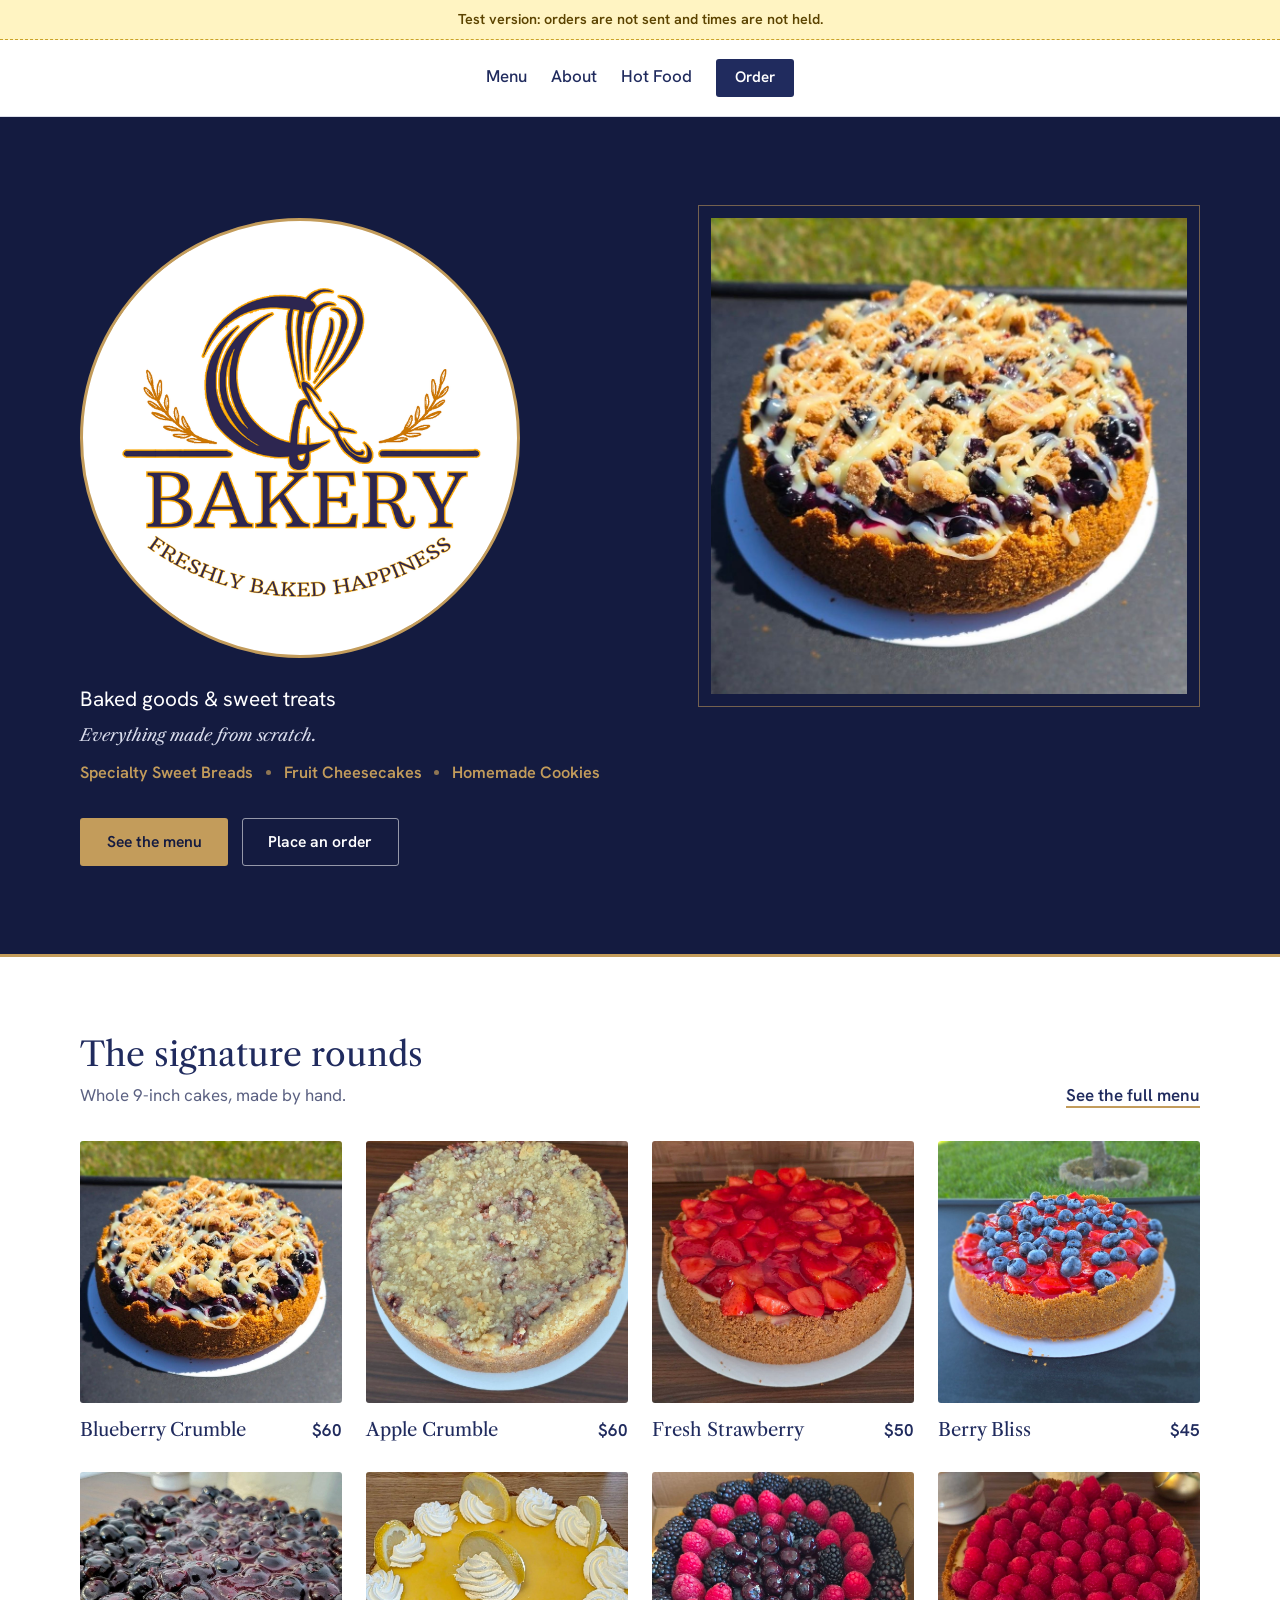
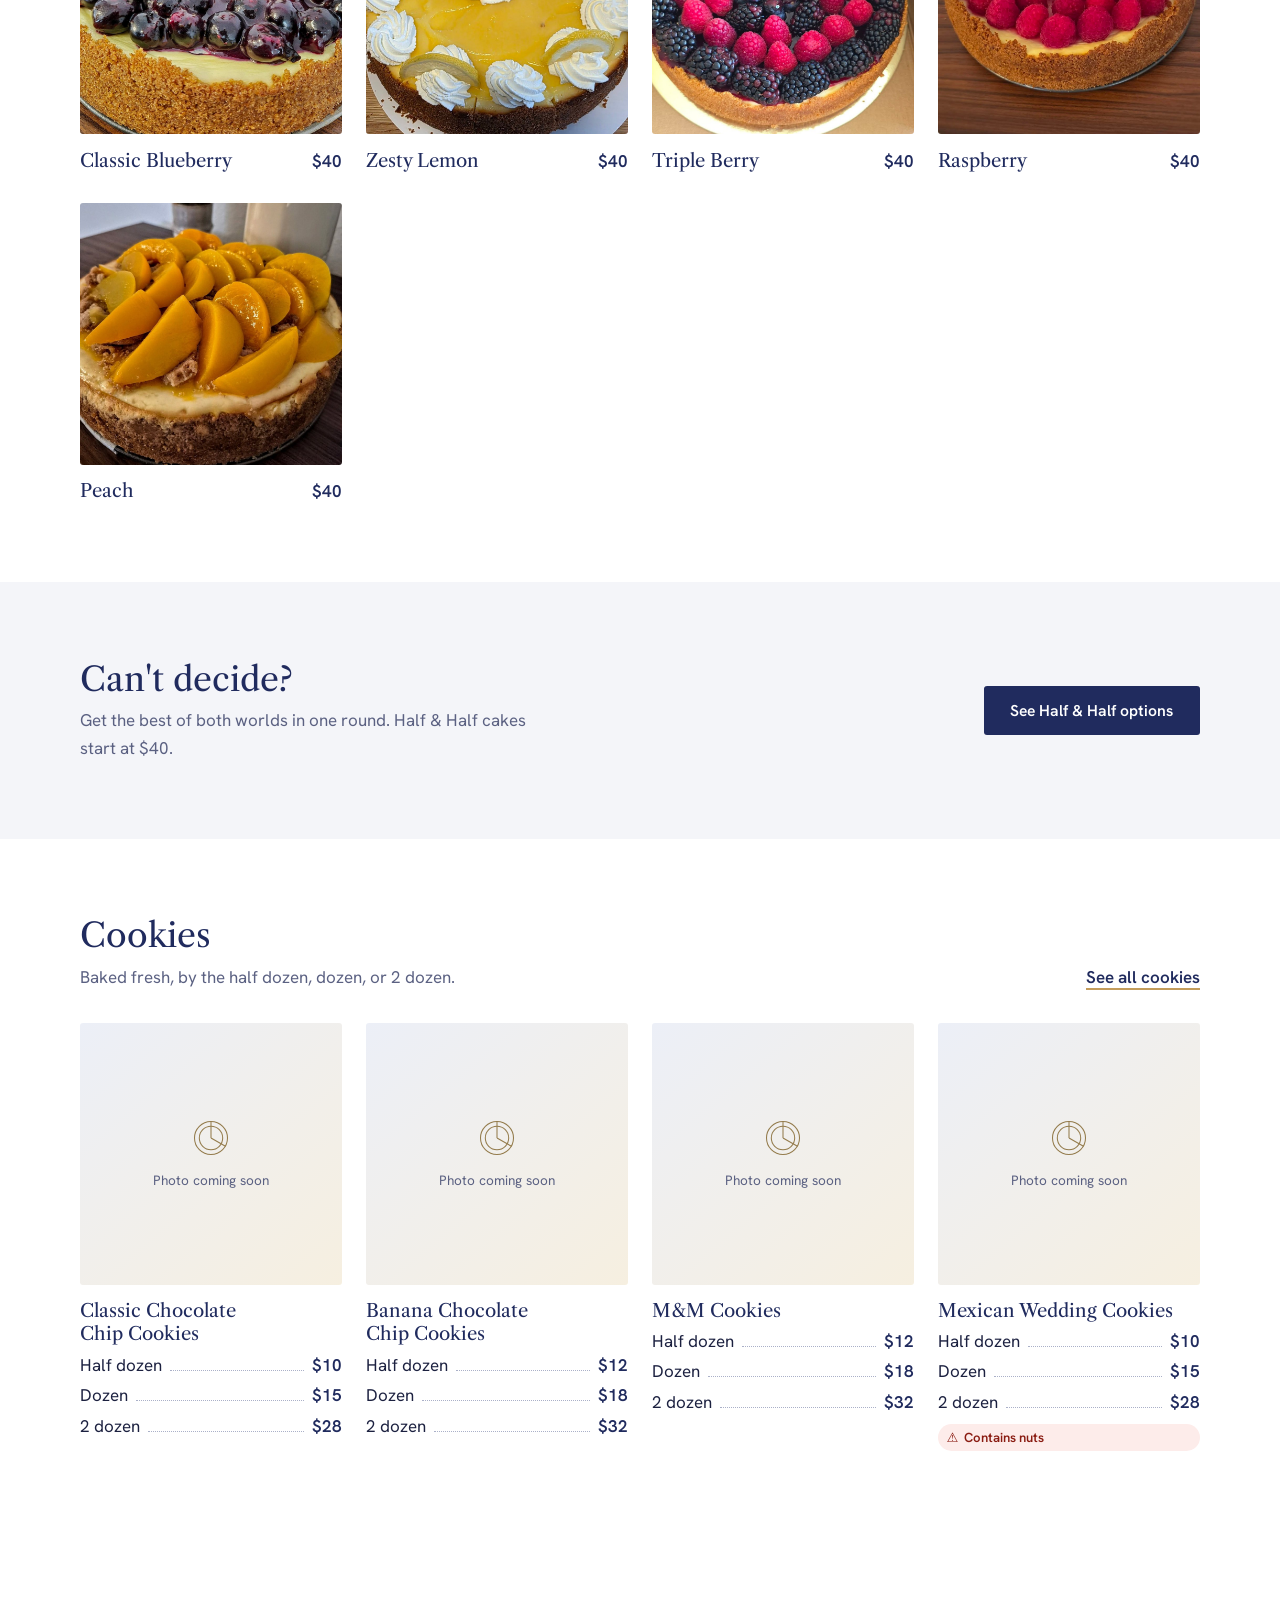
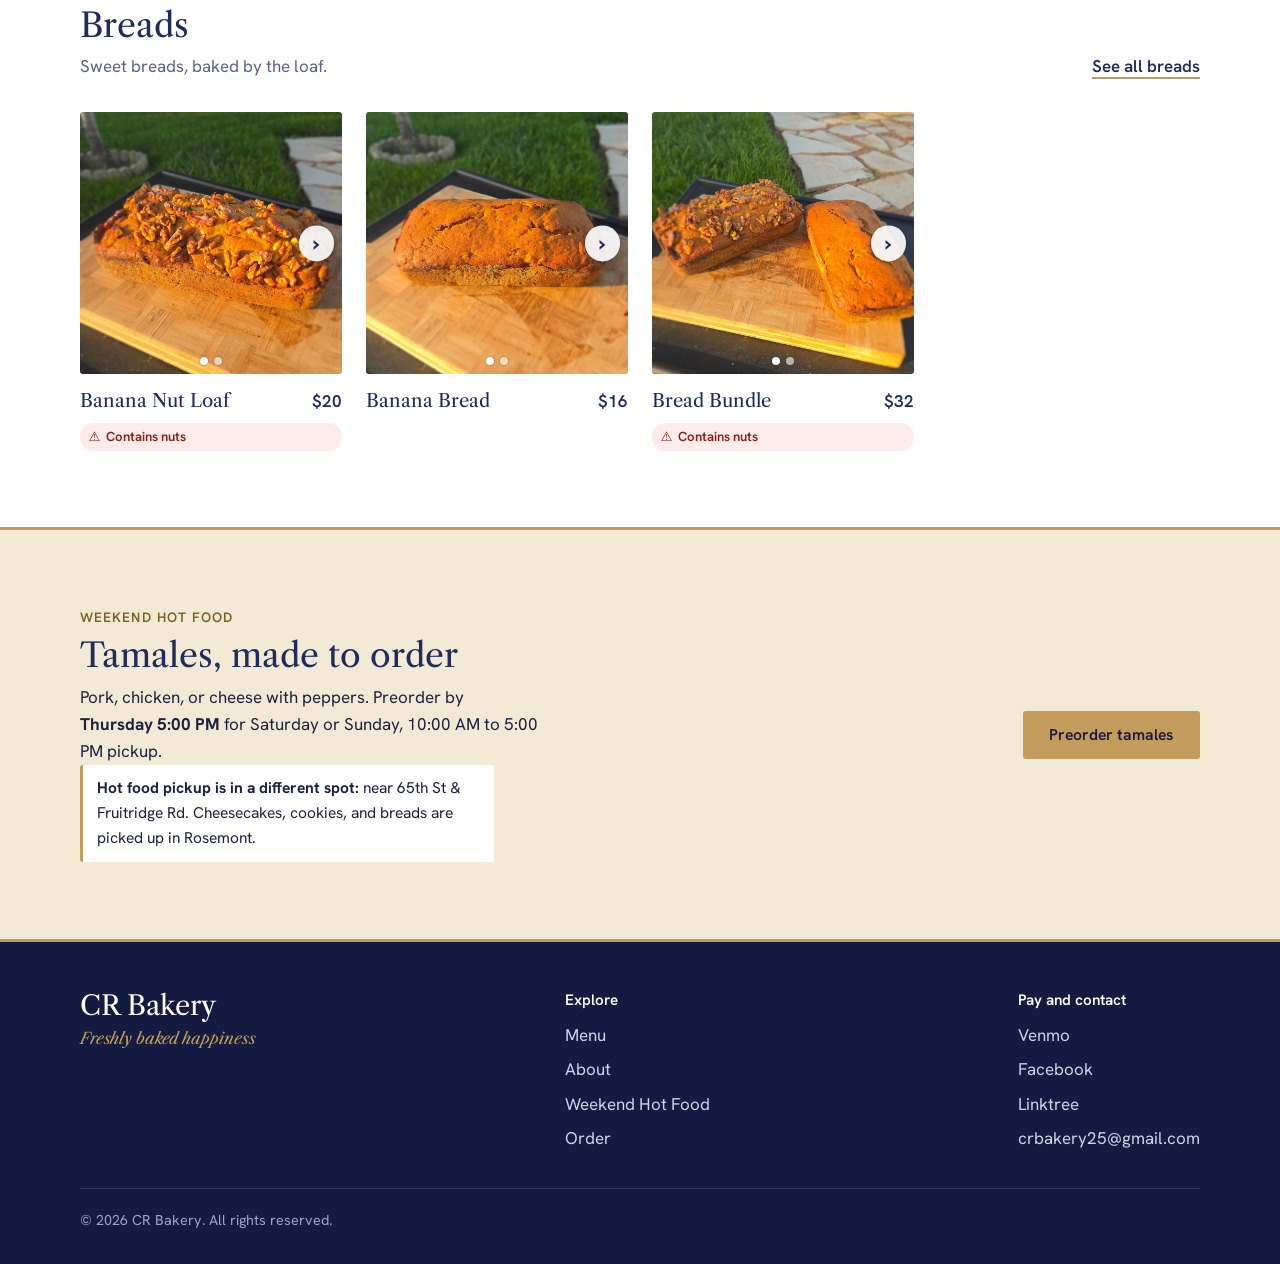
==== commit d84675d1: "Cookies: add 2 dozen option ($32 Banana Choc Chip, M&M, Pumpkin; $28 Classic Choc Chip, Mexican Wedd" ====
--- a/index.html
+++ b/index.html
@@ -10,7 +10,7 @@
   <link rel="preconnect" href="https://fonts.googleapis.com">
   <link rel="preconnect" href="https://fonts.gstatic.com" crossorigin>
   <link rel="stylesheet" href="https://fonts.googleapis.com/css2?family=Hanken+Grotesk:wght@400;500;600&family=Libre+Caslon+Text:ital,wght@0,400;0,700;1,400&display=swap">
-  <link rel="stylesheet" href="css/styles.css?v=33">
+  <link rel="stylesheet" href="css/styles.css?v=34">
 </head>
 <body>
   <a class="skip" href="#main">Skip to content</a>
@@ -49,6 +49,19 @@
       </div>
     </section>
 
+    <section class="section section--seasonal" data-hide-if-empty="seasonal">
+      <div class="wrap">
+        <div class="section-head">
+          <div>
+            <h2>Seasonal specials</h2>
+            <p data-section-note="seasonal">Here for a limited time only.</p>
+          </div>
+          <a class="text-link" href="menu.html#seasonal">See seasonal specials</a>
+        </div>
+        <div class="cards" data-menu-cards="seasonal"></div>
+      </div>
+    </section>
+
     <section class="section">
       <div class="wrap">
         <div class="section-head">
@@ -77,7 +90,7 @@
         <div class="section-head">
           <div>
             <h2>Cookies</h2>
-            <p>Baked fresh, by the half dozen or dozen.</p>
+            <p>Baked fresh, by the half dozen, dozen, or 2 dozen.</p>
           </div>
           <a class="text-link" href="menu.html#cookies">See all cookies</a>
         </div>
@@ -144,7 +157,7 @@
   <script>
     /* Script version: bump this number (in all six pages) whenever a js file changes, so visitors pick up the new file on their next visit. */
     (function () {
-      var v = 57;
+      var v = 61;
       ["site-config", "menu-data", "hot-food-data", "site"].forEach(function (n) {
         document.write('<script src="js/' + n + '.js?v=' + v + '"><\/script>');
       });
--- a/css/styles.css
+++ b/css/styles.css
@@ -294,7 +294,7 @@
   background: var(--mist); border-left: 3px solid var(--gold);
   font-size: .9rem; color: var(--gold-ink); font-style: italic;
 }
-.menu-section--special h2::after {
+.menu-section--special h2::after, .section--seasonal h2::after {
   content: "Limited time"; display: inline-block; vertical-align: middle;
   margin-left: .75rem; padding: .2rem .6rem; border-radius: 999px;
   background: var(--navy); color: #fff; font: 600 .65rem/1.4 var(--sans);
@@ -507,3 +507,4 @@
 .pickup-pop .pop-text { padding: 2rem 1.75rem 1.75rem; }
 .pickup-pop .pop-text h2 { padding-right: 0; }
 .pickup-pop p { margin: 0; }
+.section--seasonal { background: #faf6ee; border-bottom: 1px solid #efe5cf; }
